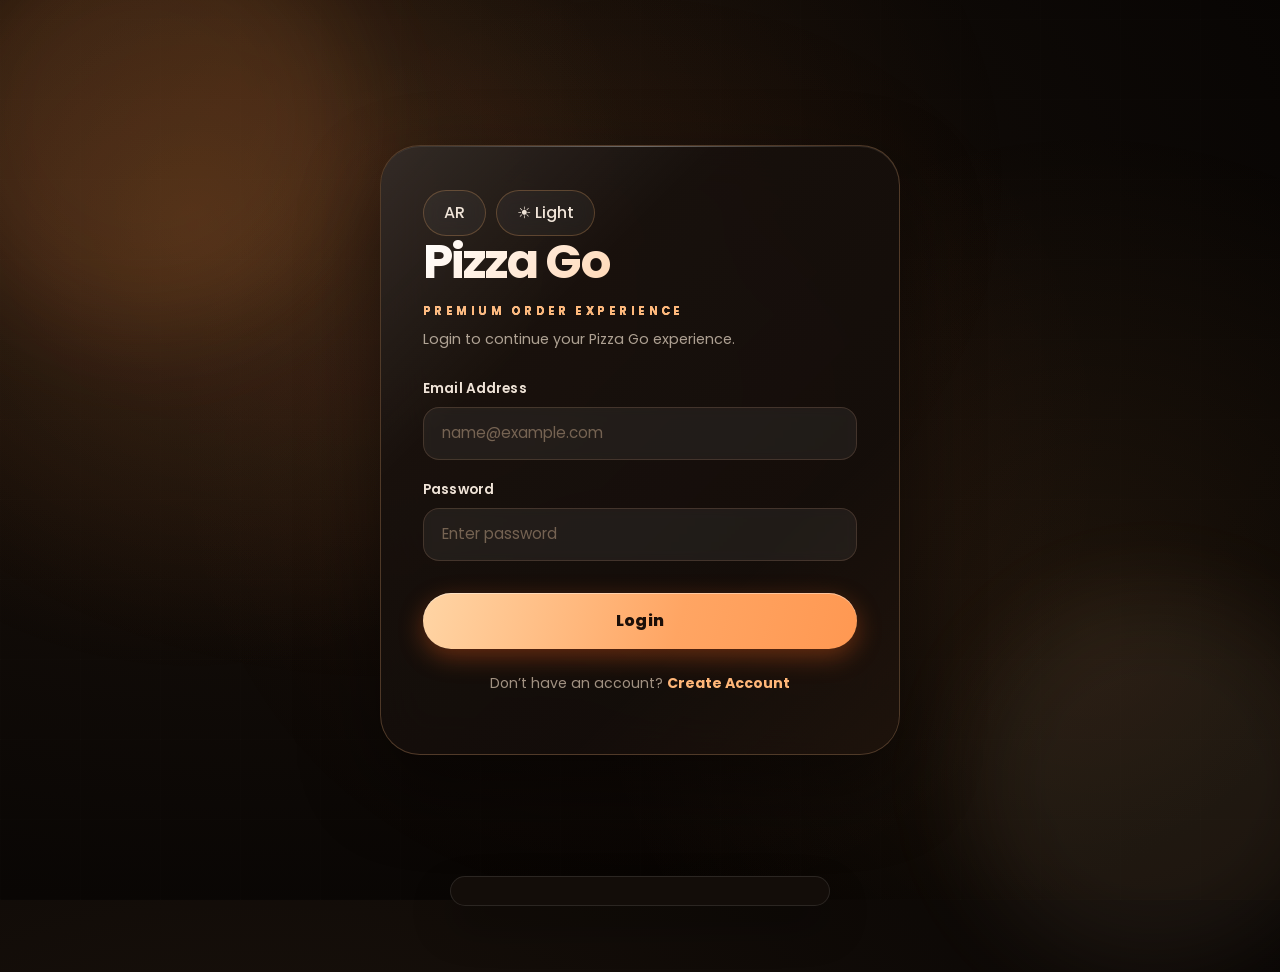
==== pages/order.html @ b51ce788 "Initial commit" ====
<!DOCTYPE html>
<html lang="en">
<head>
  <meta charset="UTF-8" />
  <meta name="viewport" content="width=device-width, initial-scale=1.0" />

  <title>Pizza Go - Order</title>

  <link rel="preconnect" href="https://fonts.googleapis.com">
  <link rel="preconnect" href="https://fonts.gstatic.com" crossorigin>

  <link href="https://fonts.googleapis.com/css2?family=Poppins:wght@300;400;500;600;700;800&display=swap" rel="stylesheet">

  <link rel="stylesheet" href="../css/global.css" />
  <link rel="stylesheet" href="../css/order.css" />
</head>

<body>

  <header class="topbar">
    <div class="logo-wrap">
      <img src="../assets/images/icon.png" alt="Pizza Go Logo" class="logo-img">
      <h1 data-i18n="global.brand">Pizza Go</h1>
    </div>

    <div class="topbar-actions">

      <button
        id="langToggle"
        class="ghost-btn"
        type="button"
      >
        AR
      </button>

      <button
        class="ghost-btn theme-toggle"
        type="button"
      >
        ☀️ Light
      </button>

      <span
        class="user-chip"
        id="userChip"
      ></span>

      <button
        class="ghost-btn"
        id="logoutBtn"
        type="button"
        data-i18n="global.logout"
      >
        Logout
      </button>

      <a class="ghost-btn" href="./my-orders.html">
        My Orders
      </a>

    </div>
  </header>

  <main class="order-page">

    <section class="card">

      <div class="section-head">
        <div>
          <p class="eyebrow">Live Preview</p>

          <h2 data-i18n="orderPage.title">
            Craft your signature pizza
          </h2>

          <p class="muted">
            Standard machine pizza with live topping preview.
          </p>
        </div>

        <span class="status-pill" id="backendStatus">
          Connected
        </span>
      </div>

      <div class="pizza-stage">
        <div class="pizza" id="pizzaPreview">
          <div class="pizza-base"></div>

          <div
            class="pizza-toppings-visual"
            id="pizzaToppingsVisual"
          ></div>
        </div>
      </div>

      <div class="legend">

  <span>
    <i class="dot olive-dot"></i>
    Olive
  </span>

  <span>
    <i class="dot pepper-dot"></i>
    Sweet Pepper
  </span>

  <span>
    <i class="dot corn-dot"></i>
    Corn
  </span>

</div>

    </section>

    <section class="card">

      <div class="section-head">
        <div>

          <p class="eyebrow">
            Order Builder
          </p>

          <h2>
            Pizza Details
          </h2>

          <p class="muted">
            Standard pizza size. Choose toppings and optional sauce only.
          </p>

        </div>
      </div>

      <!-- FIXED SIZE -->

      <div class="option-block">

        <div class="option-row">

          <p class="option-title">
            Pizza Size
          </p>

          <div class="fixed-size-badge">
            Standard Size
          </div>

        </div>

      </div>

      <!-- FIXED QUANTITY -->

      <div class="option-block">

        <div class="option-row">

          <p class="option-title">
            Quantity
          </p>

          <div class="fixed-size-badge">
            1 Pizza
          </div>

        </div>

      </div>

      <!-- TOPPINGS -->

      <div class="option-block">

        <div class="option-row">

          <p class="option-title">
            Toppings
          </p>

          <button
            type="button"
            class="ghost-btn small"
            id="reloadToppingsBtn"
          >
            Reload
          </button>

        </div>

        <div
          class="toppings-list"
          id="toppingsList"
        ></div>

      </div>

      <!-- SUMMARY -->

      <div class="summary-box">

        <div class="summary-row">
          <span>Size</span>
          <strong>Standard Size</strong>
        </div>

        <div class="summary-row">
          <span>Base price</span>
          <strong id="basePriceLabel">$4.00</strong>
        </div>

        <div class="summary-row">
          <span>Toppings</span>
          <strong id="toppingsPriceLabel">$0.00</strong>
        </div>

        <div class="summary-row">
          <span>Quantity</span>
          <strong id="quantityLabel">1</strong>
        </div>

        <div class="summary-row total">
          <span>Total</span>
          <strong id="totalPriceLabel">$4.00</strong>
        </div>

      </div>

      <!-- VOICE -->

      <button
        type="button"
        class="ghost-btn voice-btn"
        onclick="startListening()"
      >
        Voice Assistant
      </button>

      <!-- PAYMENT -->

      <button
        type="button"
        class="primary-btn"
        id="continueToPaymentBtn"
      >
        Continue to Payment
      </button>

    </section>

  </main>

  <div class="toast" id="toast"></div>

  <div class="loader hidden" id="loader">

    <div class="loader-card">

      <div class="spinner"></div>

      <p id="loaderText">
        Loading...
      </p>

    </div>

  </div>

  <script src="../js/config.js"></script>
  <script src="../js/common.js"></script>
  <script src="../js/lang.js"></script>
  <script src="../js/order.js"></script>
  <script src="../js/voice.js"></script>
  <script src="../js/theme.js"></script>

</body>
</html>
---- css/global.css ----
/* global.css - Enhanced Professional Version */
:root {
  --bg: #0a0604;
  --bg-2: #16100c;
  --bg-3: #1f1611;
  --surface: rgba(25, 18, 14, 0.85);
  --surface-strong: rgba(35, 25, 20, 0.95);
  --surface-soft: rgba(255, 248, 241, 0.06);
  --card-border: rgba(255, 181, 108, 0.2);
  --card-border-strong: rgba(255, 181, 108, 0.4);
  --text: #fffaf5;
  --text-soft: #f0e4d8;
  --muted: #c5b5a5;
  --primary: #ff8c42;
  --primary-2: #ffb15c;
  --primary-dark: #e57a2a;
  --primary-light: #ffa35c;
  --accent: #ffe6cc;
  --accent-glow: rgba(255, 140, 66, 0.3);
  --success: #4cd964;
  --danger: #ff5e5e;
  --warning: #ffcc00;
  --info: #5ac8fa;
  --shadow-sm: 0 4px 12px rgba(0, 0, 0, 0.2);
  --shadow-md: 0 8px 24px rgba(0, 0, 0, 0.25);
  --shadow-lg: 0 16px 48px rgba(0, 0, 0, 0.3);
  --shadow-xl: 0 32px 80px rgba(0, 0, 0, 0.35);
  --radius-sm: 12px;
  --radius-md: 16px;
  --radius-lg: 24px;
  --radius-xl: 32px;
  --radius-2xl: 40px;
  --max-width: 1280px;
  --transition-fast: 0.15s ease;
  --transition-base: 0.25s ease;
  --transition-slow: 0.4s ease;
}

* {
  box-sizing: border-box;
  margin: 0;
  padding: 0;
}

html {
  scroll-behavior: smooth;
}

html,
body {
  margin: 0;
  padding: 0;
  min-height: 100vh;
}

body {
  font-family: 'Inter', 'Poppins', system-ui, -apple-system, BlinkMacSystemFont, 'Segoe UI', sans-serif;
  color: var(--text);
  background: radial-gradient(ellipse at 20% 30%, #1a120c, #050302 90%);
  position: relative;
  overflow-x: hidden;
  line-height: 1.5;
  font-weight: 400;
  -webkit-font-smoothing: antialiased;
  -moz-osx-font-smoothing: grayscale;
}

/* Animated gradient background */
body::before {
  content: '';
  position: fixed;
  inset: 0;
  background: 
    radial-gradient(circle at 15% 25%, rgba(255, 140, 66, 0.12) 0%, transparent 35%),
    radial-gradient(circle at 85% 70%, rgba(255, 177, 92, 0.08) 0%, transparent 40%),
    radial-gradient(circle at 50% 50%, rgba(255, 100, 50, 0.05) 0%, transparent 60%);
  pointer-events: none;
  z-index: -2;
}

body::after {
  content: '';
  position: fixed;
  inset: 0;
  background-image: 
    repeating-linear-gradient(90deg, rgba(255, 255, 255, 0.02) 0px, rgba(255, 255, 255, 0.02) 1px, transparent 1px, transparent 80px),
    repeating-linear-gradient(0deg, rgba(255, 255, 255, 0.02) 0px, rgba(255, 255, 255, 0.02) 1px, transparent 1px, transparent 80px);
  pointer-events: none;
  z-index: -1;
  opacity: 0.5;
}

/* Smooth scrollbar */
::-webkit-scrollbar {
  width: 8px;
  height: 8px;
}

::-webkit-scrollbar-track {
  background: rgba(20, 12, 8, 0.6);
  border-radius: 10px;
}

::-webkit-scrollbar-thumb {
  background: linear-gradient(135deg, #ffa563, #ff6b2a);
  border-radius: 10px;
}

::-webkit-scrollbar-thumb:hover {
  background: linear-gradient(135deg, #ffb87a, #ff7a3a);
}

/* Selection styling */
::selection {
  background: rgba(255, 140, 66, 0.4);
  color: #fff;
}

::-moz-selection {
  background: rgba(255, 140, 66, 0.4);
  color: #fff;
}

/* Typography enhancements */
h1, h2, h3, h4, h5, h6 {
  font-weight: 700;
  line-height: 1.2;
  letter-spacing: -0.02em;
}

h1 {
  font-size: clamp(2rem, 5vw, 3rem);
}

h2 {
  font-size: clamp(1.5rem, 4vw, 2rem);
}

h3 {
  font-size: clamp(1.25rem, 3vw, 1.5rem);
}

p {
  margin-bottom: 1rem;
}

a {
  color: inherit;
  text-decoration: none;
  transition: color var(--transition-fast);
}

button,
input,
select,
textarea {
  font: inherit;
}

button {
  cursor: pointer;
  transition: all var(--transition-base);
  border: none;
  background: none;
}

button:hover:not(:disabled) {
  transform: translateY(-2px);
}

button:active:not(:disabled) {
  transform: translateY(0);
}

input {
  transition: all var(--transition-base);
}

input:focus {
  outline: none;
}

/* Utility classes */
.hidden {
  display: none !important;
}

.visually-hidden {
  position: absolute;
  width: 1px;
  height: 1px;
  padding: 0;
  margin: -1px;
  overflow: hidden;
  clip: rect(0, 0, 0, 0);
  white-space: nowrap;
  border-width: 0;
}

/* Enhanced Button Styles */
.primary-btn {
  width: 100%;
  border: none;
  padding: 16px 24px;
  color: #1c0f08;
  font-weight: 800;
  letter-spacing: 0.02em;
  border-radius: 100px;
  background: linear-gradient(105deg, #ffd5a5 0%, #ffa563 30%, #ff8c42 70%, #ff6b2a 100%);
  background-size: 200% auto;
  box-shadow: 0 8px 24px rgba(255, 100, 30, 0.35), inset 0 1px 0 rgba(255, 255, 255, 0.4);
  text-decoration: none;
  display: inline-flex;
  align-items: center;
  justify-content: center;
  text-align: center;
  gap: 8px;
  transition: all 0.3s cubic-bezier(0.2, 0.9, 0.4, 1.1);
  position: relative;
  overflow: hidden;
  cursor: pointer;
}

.primary-btn:hover {
  transform: translateY(-3px);
  background-position: 100% 0;
  box-shadow: 0 12px 32px rgba(255, 100, 30, 0.45), inset 0 1px 0 rgba(255, 255, 255, 0.5);
}

.primary-btn:active {
  transform: translateY(0);
}

.secondary-btn {
  width: 100%;
  border: 1px solid rgba(255, 181, 108, 0.4);
  background: linear-gradient(180deg, rgba(255, 255, 255, 0.06), rgba(255, 255, 255, 0.02));
  color: var(--text-soft);
  border-radius: 100px;
  padding: 14px 22px;
  font-weight: 600;
  backdrop-filter: blur(8px);
  transition: all var(--transition-base);
  cursor: pointer;
}

.secondary-btn:hover {
  border-color: rgba(255, 181, 108, 0.7);
  background: rgba(255, 255, 255, 0.1);
  transform: translateY(-2px);
}

.ghost-btn {
  border: 1px solid rgba(255, 181, 108, 0.25);
  background: rgba(255, 255, 255, 0.04);
  color: var(--text-soft);
  border-radius: 100px;
  padding: 10px 20px;
  font-weight: 500;
  backdrop-filter: blur(8px);
  transition: all var(--transition-base);
  cursor: pointer;
}

.ghost-btn:hover {
  border-color: rgba(255, 181, 108, 0.5);
  background: rgba(255, 255, 255, 0.08);
  transform: translateY(-1px);
}

.ghost-btn.small {
  padding: 8px 16px;
  font-size: 0.85rem;
}

/* Card Styles */
.card {
  background: linear-gradient(135deg, rgba(30, 22, 18, 0.85), rgba(20, 14, 10, 0.9));
  border: 1px solid var(--card-border);
  border-radius: var(--radius-2xl);
  box-shadow: var(--shadow-xl);
  backdrop-filter: blur(20px);
  padding: 32px;
  position: relative;
  overflow: hidden;
  transition: all var(--transition-base);
}

.card:hover {
  border-color: rgba(255, 181, 108, 0.35);
  box-shadow: 0 36px 90px rgba(0, 0, 0, 0.4);
}

.card::before {
  content: '';
  position: absolute;
  inset: 0;
  background: linear-gradient(135deg, rgba(255, 255, 255, 0.08) 0%, transparent 40%, transparent 70%, rgba(255, 177, 92, 0.04) 100%);
  pointer-events: none;
  border-radius: inherit;
}

.card::after {
  content: '';
  position: absolute;
  top: 0;
  left: 10%;
  right: 10%;
  height: 1px;
  background: linear-gradient(90deg, transparent, rgba(255, 255, 255, 0.25), transparent);
  pointer-events: none;
}

/* Form Styles */
label {
  display: block;
  margin-top: 20px;
}

label span {
  display: block;
  font-size: 0.85rem;
  font-weight: 600;
  margin-bottom: 8px;
  color: var(--text-soft);
  letter-spacing: 0.01em;
}

input, textarea, select {
  width: 100%;
  border: 1.5px solid rgba(255, 194, 153, 0.15);
  background: rgba(255, 255, 255, 0.06);
  border-radius: 16px;
  padding: 14px 18px;
  outline: none;
  color: var(--text);
  backdrop-filter: blur(4px);
  font-size: 0.95rem;
  transition: all var(--transition-base);
}

input::placeholder, textarea::placeholder {
  color: rgba(200, 170, 140, 0.5);
}

input:hover, textarea:hover, select:hover {
  border-color: rgba(255, 181, 108, 0.35);
  background: rgba(255, 255, 255, 0.08);
}

input:focus, textarea:focus, select:focus {
  border-color: var(--primary);
  background: rgba(255, 255, 255, 0.1);
  box-shadow: 0 0 0 4px rgba(255, 140, 66, 0.15);
}

/* Topbar */
.topbar {
  width: min(var(--max-width), calc(100% - 48px));
  margin: 0 auto;
  padding: 24px 0 16px;
  display: flex;
  justify-content: space-between;
  align-items: center;
  gap: 24px;
  flex-wrap: wrap;
  position: relative;
  z-index: 10;
}

.topbar h1 {
  margin: 0;
  font-size: clamp(1.6rem, 3vw, 2rem);
  letter-spacing: -0.03em;
  display: flex;
  align-items: center;
  gap: 12px;
  background: linear-gradient(135deg, #fff, #ffd5b0);
  -webkit-background-clip: text;
  background-clip: text;
  color: transparent;
}

.topbar-actions {
  display: flex;
  gap: 12px;
  align-items: center;
  flex-wrap: wrap;
}

.user-chip {
  padding: 8px 18px;
  border-radius: 100px;
  background: rgba(255, 255, 255, 0.06);
  border: 1px solid rgba(255, 181, 108, 0.25);
  font-weight: 600;
  backdrop-filter: blur(12px);
  color: var(--text-soft);
  font-size: 0.85rem;
}

/* Section Headers */
.section-head {
  display: flex;
  justify-content: space-between;
  align-items: flex-start;
  gap: 16px;
  margin-bottom: 28px;
  flex-wrap: wrap;
}

.section-head h2 {
  margin: 0;
  font-size: clamp(1.4rem, 3vw, 1.8rem);
  letter-spacing: -0.02em;
}

.eyebrow {
  margin: 0 0 8px;
  color: var(--primary-2);
  text-transform: uppercase;
  letter-spacing: 0.2em;
  font-size: 0.7rem;
  font-weight: 800;
}

/* Status Pill */
.status-pill {
  padding: 8px 16px;
  background: rgba(76, 217, 100, 0.12);
  color: #6bdc7e;
  border-radius: 100px;
  font-size: 0.8rem;
  font-weight: 700;
  border: 1px solid rgba(76, 217, 100, 0.2);
  backdrop-filter: blur(4px);
}

/* Summary Box */
.summary-box {
  margin-top: 24px;
  padding: 24px;
  border-radius: 24px;
  background: linear-gradient(135deg, rgba(255, 255, 255, 0.06), rgba(255, 255, 255, 0.02));
  border: 1px solid rgba(255, 194, 153, 0.12);
}

.summary-row {
  display: flex;
  justify-content: space-between;
  align-items: center;
  gap: 16px;
  padding: 12px 0;
}

.summary-row span {
  color: var(--muted);
  font-size: 0.9rem;
}

.summary-row strong {
  color: var(--text-soft);
  font-weight: 600;
}

.summary-row.total {
  margin-top: 12px;
  padding-top: 16px;
  border-top: 1px dashed rgba(255, 177, 92, 0.25);
  font-size: 1.1rem;
}

.summary-row.total span,
.summary-row.total strong {
  color: var(--text);
  font-weight: 800;
}

/* Toast Notifications */
.toast {
  position: fixed;
  left: 50%;
  bottom: 30px;
  transform: translateX(-50%) translateY(120%);
  min-width: min(90vw, 380px);
  max-width: 560px;
  padding: 14px 22px;
  border-radius: 60px;
  background: rgba(20, 14, 10, 0.98);
  color: white;
  font-weight: 600;
  box-shadow: 0 20px 40px rgba(0, 0, 0, 0.3);
  transition: transform 0.35s cubic-bezier(0.2, 0.9, 0.4, 1.1);
  z-index: 1000;
  border: 1px solid rgba(255, 255, 255, 0.1);
  backdrop-filter: blur(20px);
  text-align: center;
  font-size: 0.9rem;
}

.toast.show {
  transform: translateX(-50%) translateY(0);
}

.toast.success {
  background: linear-gradient(135deg, rgba(40, 110, 70, 0.98), rgba(30, 90, 55, 0.98));
  border-color: rgba(76, 217, 100, 0.3);
}

.toast.error {
  background: linear-gradient(135deg, rgba(140, 40, 40, 0.98), rgba(100, 30, 30, 0.98));
  border-color: rgba(255, 94, 94, 0.3);
}

/* Loader */
.loader {
  position: fixed;
  inset: 0;
  background: rgba(8, 6, 5, 0.7);
  display: grid;
  place-items: center;
  z-index: 1001;
  backdrop-filter: blur(12px);
  animation: fadeIn 0.2s ease;
}

@keyframes fadeIn {
  from { opacity: 0; }
  to { opacity: 1; }
}

.loader-card {
  width: min(90vw, 340px);
  background: linear-gradient(135deg, rgba(30, 22, 18, 0.96), rgba(20, 14, 10, 0.96));
  border-radius: 32px;
  padding: 40px 32px;
  text-align: center;
  box-shadow: var(--shadow-xl);
  border: 1px solid rgba(255, 181, 108, 0.2);
  backdrop-filter: blur(4px);
}

.spinner {
  width: 52px;
  height: 52px;
  border-radius: 50%;
  border: 3px solid rgba(255, 255, 255, 0.1);
  border-top-color: var(--primary-2);
  border-right-color: var(--primary);
  margin: 0 auto 20px;
  animation: spin 0.8s linear infinite;
}

@keyframes spin {
  to { transform: rotate(360deg); }
}

.muted {
  color: var(--muted);
  line-height: 1.6;
  font-size: 0.9rem;
}

/* Responsive */
@media (max-width: 900px) {
  .topbar {
    width: min(100% - 32px, var(--max-width));
    padding-top: 20px;
    flex-direction: column;
    align-items: flex-start;
  }

  .card {
    padding: 24px;
    border-radius: 28px;
  }
}

@media (max-width: 640px) {
  .topbar {
    width: calc(100% - 24px);
  }

  .card {
    padding: 20px;
    border-radius: 24px;
  }
}

/* global.css - Fixed Light Theme Section (replace the existing light theme) */

:root[data-theme="light"] {
  --bg: #eabf8e;
  --bg-2: #b2895b;
  --bg-3: #5b3f26;
  --surface: rgba(127, 94, 61, 0.92);
  --surface-strong: rgba(246, 132, 132, 0.96);
  --surface-soft: rgba(255, 140, 66, 0.05);
  --card-border: rgba(180, 100, 50, 0.15);
  --card-border-strong: rgba(180, 100, 50, 0.3);
  --text: #2a1f18;
  --text-soft: #5a4a3a;
  --muted: #9a8a7a;
  --primary: #e57a2a;
  --primary-2: #f09a4a;
  --primary-dark: #c96820;
  --primary-light: #f37202;
  --accent: #cf7119;
  --accent-glow: rgba(229, 122, 42, 0.15);
  --success: #3aa86a;
  --danger: #d94a4a;
  --shadow-sm: 0 2px 8px rgba(90, 50, 25, 0.06);
  --shadow-md: 0 4px 16px rgba(90, 50, 25, 0.08);
  --shadow-lg: 0 8px 32px rgba(90, 50, 25, 0.1);
  --shadow-xl: 0 16px 48px rgba(90, 50, 25, 0.12);
}

:root[data-theme="light"] body {
  background: linear-gradient(135deg, #fef9f2 0%, #f7efe6 50%, #f2e8df 100%);
}

:root[data-theme="light"] body::before {
  background: 
    radial-gradient(circle at 20% 30%, rgba(229, 122, 42, 0.08) 0%, transparent 50%),
    radial-gradient(circle at 80% 70%, rgba(240, 154, 74, 0.06) 0%, transparent 50%);
  opacity: 1;
}

:root[data-theme="light"] .card {
  background: linear-gradient(135deg, rgba(255, 255, 255, 0.92), rgba(250, 245, 240, 0.88));
  border: 1px solid rgba(180, 100, 50, 0.12);
  backdrop-filter: blur(12px);
}

:root[data-theme="light"] .card::before {
  background: linear-gradient(135deg, rgba(255, 255, 255, 0.4), transparent 50%);
}

:root[data-theme="light"] .ghost-btn,
:root[data-theme="light"] .user-chip {
  background: rgba(255, 255, 255, 0.75);
  border-color: rgba(180, 100, 50, 0.2);
  color: var(--text-soft);
}

:root[data-theme="light"] .ghost-btn:hover {
  background: rgba(255, 255, 255, 0.9);
  border-color: rgba(229, 122, 42, 0.4);
}

:root[data-theme="light"] input,
:root[data-theme="light"] textarea,
:root[data-theme="light"] select {
  background: rgba(255, 255, 255, 0.85);
  border-color: rgba(180, 100, 50, 0.15);
  color: var(--text);
}

:root[data-theme="light"] input:focus,
:root[data-theme="light"] textarea:focus,
:root[data-theme="light"] select:focus {
  border-color: var(--primary);
  box-shadow: 0 0 0 3px rgba(229, 122, 42, 0.12);
}

:root[data-theme="light"] input::placeholder {
  color: #c0b0a0;
}

:root[data-theme="light"] .primary-btn {
  background: linear-gradient(105deg, #f09a4a, #e57a2a, #d96a1a);
  box-shadow: 0 6px 18px rgba(229, 122, 42, 0.25);
  color: #fff;
}

:root[data-theme="light"] .primary-btn:hover {
  box-shadow: 0 10px 24px rgba(229, 122, 42, 0.35);
}

:root[data-theme="light"] .secondary-btn {
  border-color: rgba(180, 100, 50, 0.3);
  background: rgba(255, 255, 255, 0.6);
}

:root[data-theme="light"] .stat-box,
:root[data-theme="light"] .topping-item {
  background: rgba(255, 255, 255, 0.5);
  border-color: rgba(180, 100, 50, 0.1);
}

:root[data-theme="light"] .topping-item.active {
  background: linear-gradient(135deg, rgba(229, 122, 42, 0.08), rgba(255, 255, 255, 0.6));
  border-color: rgba(229, 122, 42, 0.35);
}

:root[data-theme="light"] .summary-box {
  background: rgba(255, 255, 255, 0.5);
  border-color: rgba(180, 100, 50, 0.1);
}

:root[data-theme="light"] .toast {
  background: rgba(50, 40, 35, 0.95);
  color: #f5ede4;
}

:root[data-theme="light"] .toast.success {
  background: linear-gradient(135deg, rgba(58, 168, 106, 0.95), rgba(40, 130, 80, 0.95));
}

:root[data-theme="light"] .toast.error {
  background: linear-gradient(135deg, rgba(217, 74, 74, 0.95), rgba(180, 50, 50, 0.95));
}

:root[data-theme="light"] .level-card,
:root[data-theme="light"] .game-card {
  background: rgba(250, 245, 240, 0.9);
  border-color: rgba(180, 100, 50, 0.15);
}

:root[data-theme="light"] .game-area {
  background: rgba(240, 235, 228, 0.3);
  border-color: rgba(180, 100, 50, 0.12);
}

:root[data-theme="light"] .end-overlay {
  background: rgba(250, 245, 240, 0.95);
}

:root[data-theme="light"] .end-title {
  background: linear-gradient(135deg, #e57a2a, #c96820);
  -webkit-background-clip: text;
  background-clip: text;
  color: transparent;
}

:root[data-theme="light"] .end-score-display {
  color: #e57a2a;
}

:root[data-theme="light"] .bank-card-front,
:root[data-theme="light"] .bank-card-back {
  background: linear-gradient(135deg, #e8e0d8 0%, #d8d0c8 55%, #c8c0b8 100%);
}

:root[data-theme="light"] .card-holder-name,
:root[data-theme="light"] .stripe-number {
  color: #2a1f18;
}

:root[data-theme="light"] .card-label {
  color: rgba(42, 31, 24, 0.6);
}

:root[data-theme="light"] .card-brand {
  color: #2a1f18;
}

:root[data-theme="light"] .step {
  background: rgba(255, 255, 255, 0.6);
  border-color: rgba(180, 100, 50, 0.12);
}

:root[data-theme="light"] .step.active {
  border-color: #e57a2a;
  background: rgba(229, 122, 42, 0.08);
}

:root[data-theme="light"] .step.done {
  background: rgba(58, 168, 106, 0.12);
}

:root[data-theme="light"] .time-bar-wrap {
  background: rgba(180, 100, 50, 0.12);
}

:root[data-theme="light"] .time-bar {
  background: linear-gradient(90deg, #e57a2a, #f09a4a);
}

:root[data-theme="light"] .hint-chip {
  background: rgba(229, 122, 42, 0.08);
  border-color: rgba(229, 122, 42, 0.2);
  color: #e57a2a;
}

:root[data-theme="light"] .status-btn {
  background: linear-gradient(135deg, #f09a4a, #e57a2a);
  color: white;
}

:root[data-theme="light"] .status-btn:disabled {
  opacity: 0.4;
}

/* Fix for text contrast in light mode */
:root[data-theme="light"] h1,
:root[data-theme="light"] h2,
:root[data-theme="light"] h3,
:root[data-theme="light"] h4 {
  color: #2a1f18;
}

:root[data-theme="light"] .muted {
  color: #9a8a7a;
}

:root[data-theme="light"] .eyebrow {
  color: #e57a2a;
}

:root[data-theme="light"] .stat-value {
  color: #e57a2a;
}

:root[data-theme="light"] .stat-label {
  color: #9a8a7a;
}

:root[data-theme="light"] .combo-display {
  color: #e57a2a;
}

:root[data-theme="light"] .new-best {
  color: #e57a2a;
}

:root[data-theme="light"] .badge-text {
  background: linear-gradient(135deg, #e57a2a, #c96820);
  -webkit-background-clip: text;
  background-clip: text;
  color: transparent;
}
---- css/order.css ----
/* order.css - Enhanced Professional Version */
.order-page {
  width: min(1280px, calc(100% - 48px));
  margin: 28px auto 48px;
  display: grid;
  grid-template-columns: minmax(0, 1.1fr) minmax(380px, 450px);
  gap: 28px;
}

/* Pizza Stage */
.pizza-stage {
  min-height: 480px;
  display: grid;
  place-items: center;
  padding: 28px;
  border-radius: 36px;
  background: radial-gradient(ellipse at 40% 45%, rgba(255, 177, 92, 0.12), transparent 55%);
  border: 1px solid rgba(255, 255, 255, 0.06);
  transition: all 0.3s ease;
}

.pizza-stage:hover {
  border-color: rgba(255, 177, 92, 0.2);
  box-shadow: 0 0 40px rgba(255, 140, 66, 0.08);
}

/* Pizza Visual */
.pizza {
  width: min(460px, 80vw);
  aspect-ratio: 1;
  position: relative;
  filter: drop-shadow(0 30px 50px rgba(0, 0, 0, 0.4));
  transition: transform 0.4s cubic-bezier(0.2, 0.9, 0.4, 1.1);
}

.pizza:hover {
  transform: scale(1.02);
}

.pizza::before {
  content: '';
  position: absolute;
  inset: -24px;
  border-radius: 50%;
  background: radial-gradient(circle, rgba(255, 177, 92, 0.25), transparent 65%);
  z-index: -1;
  opacity: 0.6;
  transition: opacity 0.3s ease;
}

.pizza:hover::before {
  opacity: 0.9;
}

.pizza-base {
  position: absolute;
  inset: 0;
  border-radius: 50%;
  background: url("../assets/toppings/pizza.png") center/cover no-repeat;
}

.pizza-toppings-visual {
  position: absolute;
  inset: 0;
  border-radius: 50%;
  z-index: 5;
  pointer-events: none;
}

.pizza-topping-img {
  position: absolute;
  object-fit: contain;
  transform: translate(-50%, -50%);
  filter: drop-shadow(0 5px 10px rgba(0, 0, 0, 0.25));
  user-select: none;
  pointer-events: none;
  animation: toppingPop 0.3s cubic-bezier(0.2, 0.9, 0.4, 1.1);
  transition: transform 0.2s ease;
}

.pizza-topping-img:hover {
  transform: translate(-50%, -50%) scale(1.08) rotate(5deg);
}

@keyframes toppingPop {
  from {
    opacity: 0;
    transform: translate(-50%, -50%) scale(0.6);
  }
  to {
    opacity: 1;
    transform: translate(-50%, -50%) scale(1);
  }
}

.pizza-topping-img.small { width: 32px; height: 32px; }
.pizza-topping-img.medium { width: 42px; height: 42px; }
.pizza-topping-img.large { width: 56px; height: 56px; }

/* Legend */
.legend {
  display: flex;
  gap: 16px;
  flex-wrap: wrap;
  justify-content: center;
  margin-top: 24px;
}

.legend span {
  display: inline-flex;
  align-items: center;
  gap: 8px;
  padding: 8px 16px;
  border-radius: 100px;
  background: rgba(255, 255, 255, 0.04);
  border: 1px solid rgba(255, 255, 255, 0.06);
  font-size: 0.8rem;
  font-weight: 500;
  transition: all 0.2s ease;
}

.legend span:hover {
  background: rgba(255, 255, 255, 0.07);
  border-color: rgba(255, 177, 92, 0.3);
  transform: translateY(-1px);
}

.dot {
  width: 10px;
  height: 10px;
  border-radius: 50%;
  display: inline-block;
}

.olive-dot {
  background: #7CB342;
  box-shadow: 0 0 4px #7CB342;
}

.pepper-dot {
  background: #E53935;
  box-shadow: 0 0 4px #E53935;
}

.corn-dot {
  background: #FFD54F;
  box-shadow: 0 0 4px #FFD54F;
}

/* Option Blocks */
.option-block + .option-block {
  margin-top: 28px;
}

.option-title {
  margin: 0;
  font-weight: 700;
  color: var(--text);
  font-size: 1rem;
}

.option-row {
  display: flex;
  justify-content: space-between;
  align-items: center;
  gap: 16px;
  margin-bottom: 12px;
}

.fixed-size-badge {
  display: inline-flex;
  align-items: center;
  justify-content: center;
  padding: 10px 20px;
  border-radius: 40px;
  background: linear-gradient(135deg, rgba(255, 211, 157, 0.2), rgba(255, 140, 66, 0.2));
  color: var(--accent);
  border: 1px solid rgba(255, 189, 145, 0.35);
  font-weight: 600;
  font-size: 0.85rem;
  backdrop-filter: blur(4px);
}

/* Toppings List */
.toppings-list {
  display: grid;
  gap: 12px;
  margin-top: 8px;
}

.topping-item {
  display: grid;
  grid-template-columns: 64px 1fr auto;
  align-items: center;
  gap: 16px;
  border: 1px solid rgba(255, 189, 145, 0.12);
  border-radius: 24px;
  background: rgba(255, 255, 255, 0.03);
  padding: 12px 18px;
  transition: all 0.3s cubic-bezier(0.2, 0.9, 0.4, 1.1);
  cursor: pointer;
}

.topping-item:hover {
  border-color: rgba(255, 177, 92, 0.3);
  background: rgba(255, 255, 255, 0.05);
  transform: translateX(4px);
}

.topping-item.active {
  border-color: rgba(255, 177, 92, 0.5);
  background: linear-gradient(135deg, rgba(255, 177, 92, 0.12), rgba(255, 255, 255, 0.04));
  box-shadow: 0 8px 20px rgba(0, 0, 0, 0.15);
}

.topping-thumb {
  width: 64px;
  height: 64px;
  border-radius: 20px;
  border: 1px solid rgba(255, 255, 255, 0.08);
  background: linear-gradient(135deg, rgba(255, 255, 255, 0.08), rgba(255, 255, 255, 0.02));
  display: grid;
  place-items: center;
  transition: all 0.3s ease;
}

.topping-item.active .topping-thumb {
  background: linear-gradient(135deg, rgba(255, 177, 92, 0.2), rgba(255, 140, 66, 0.1));
  border-color: rgba(255, 177, 92, 0.4);
}

.topping-thumb img {
  width: 38px;
  height: 38px;
  object-fit: contain;
  transition: transform 0.25s ease;
}

.topping-item.active .topping-thumb img {
  transform: scale(1.15);
}

.topping-meta h4 {
  margin: 0;
  color: var(--text);
  font-size: 0.95rem;
}

.topping-meta p {
  margin: 6px 0 0;
  color: var(--muted);
  font-size: 0.8rem;
}

/* Switch Toggle */
.switch {
  width: 56px;
  height: 32px;
  border-radius: 100px;
  border: none;
  background: rgba(255, 255, 255, 0.12);
  position: relative;
  cursor: pointer;
  transition: background 0.25s ease;
}

.switch::after {
  content: '';
  width: 26px;
  height: 26px;
  border-radius: 50%;
  background: #fff;
  position: absolute;
  top: 3px;
  left: 3px;
  transition: transform 0.25s cubic-bezier(0.2, 0.9, 0.4, 1.1);
  box-shadow: 0 2px 6px rgba(0, 0, 0, 0.2);
}

.switch.active {
  background: linear-gradient(135deg, #ffd39d, #ff8c42);
}

.switch.active::after {
  transform: translateX(24px);
}

/* Voice Button */
.voice-btn {
  width: 100%;
  margin-top: 20px;
  transition: all 0.3s ease;
  position: relative;
  overflow: hidden;
}

.voice-btn.active-call {
  background: linear-gradient(135deg, #e53935, #c62828);
  border-color: #e53935;
  color: white;
  animation: pulseCall 1.5s infinite;
}

@keyframes pulseCall {
  0%, 100% { box-shadow: 0 0 0 0 rgba(229, 57, 53, 0.4); }
  50% { box-shadow: 0 0 0 8px rgba(229, 57, 53, 0); }
}

/* Logo Wrap */
.logo-wrap {
  display: flex;
  align-items: center;
  gap: 14px;
}

.logo-img {
  width: 54px;
  height: 54px;
  border-radius: 14px;
  filter: drop-shadow(0 4px 12px rgba(255, 140, 66, 0.5));
  transition: all 0.3s cubic-bezier(0.2, 0.9, 0.4, 1.1);
}

.logo-img:hover {
  transform: scale(1.08) rotate(-3deg);
  filter: drop-shadow(0 6px 18px rgba(255, 140, 66, 0.7));
}

/* Responsive */
@media (max-width: 1000px) {
  .order-page {
    grid-template-columns: 1fr;
    gap: 24px;
  }

  .pizza-stage {
    min-height: 380px;
    padding: 20px;
  }
}

@media (max-width: 640px) {
  .order-page {
    width: calc(100% - 24px);
    margin: 20px auto 32px;
  }

  .pizza-stage {
    min-height: 320px;
    padding: 16px;
    border-radius: 28px;
  }

  .topping-item {
    grid-template-columns: 52px 1fr auto;
    gap: 12px;
    padding: 10px 14px;
    border-radius: 20px;
  }

  .topping-thumb {
    width: 52px;
    height: 52px;
    border-radius: 16px;
  }

  .topping-thumb img {
    width: 32px;
    height: 32px;
  }

  .pizza-topping-img.small { width: 26px; height: 26px; }
  .pizza-topping-img.medium { width: 34px; height: 34px; }
  .pizza-topping-img.large { width: 44px; height: 44px; }

  .logo-img {
    width: 44px;
    height: 44px;
  }
}
.pizza-sauce-layer {
  position: absolute;
  top: 10%;
  left: 3.5%;
  width: 86%;
  height: 89%;
  object-fit: contain;
  z-index: 1;
  pointer-events: none;
}

.pizza-topping-img {
  z-index: 3;
}
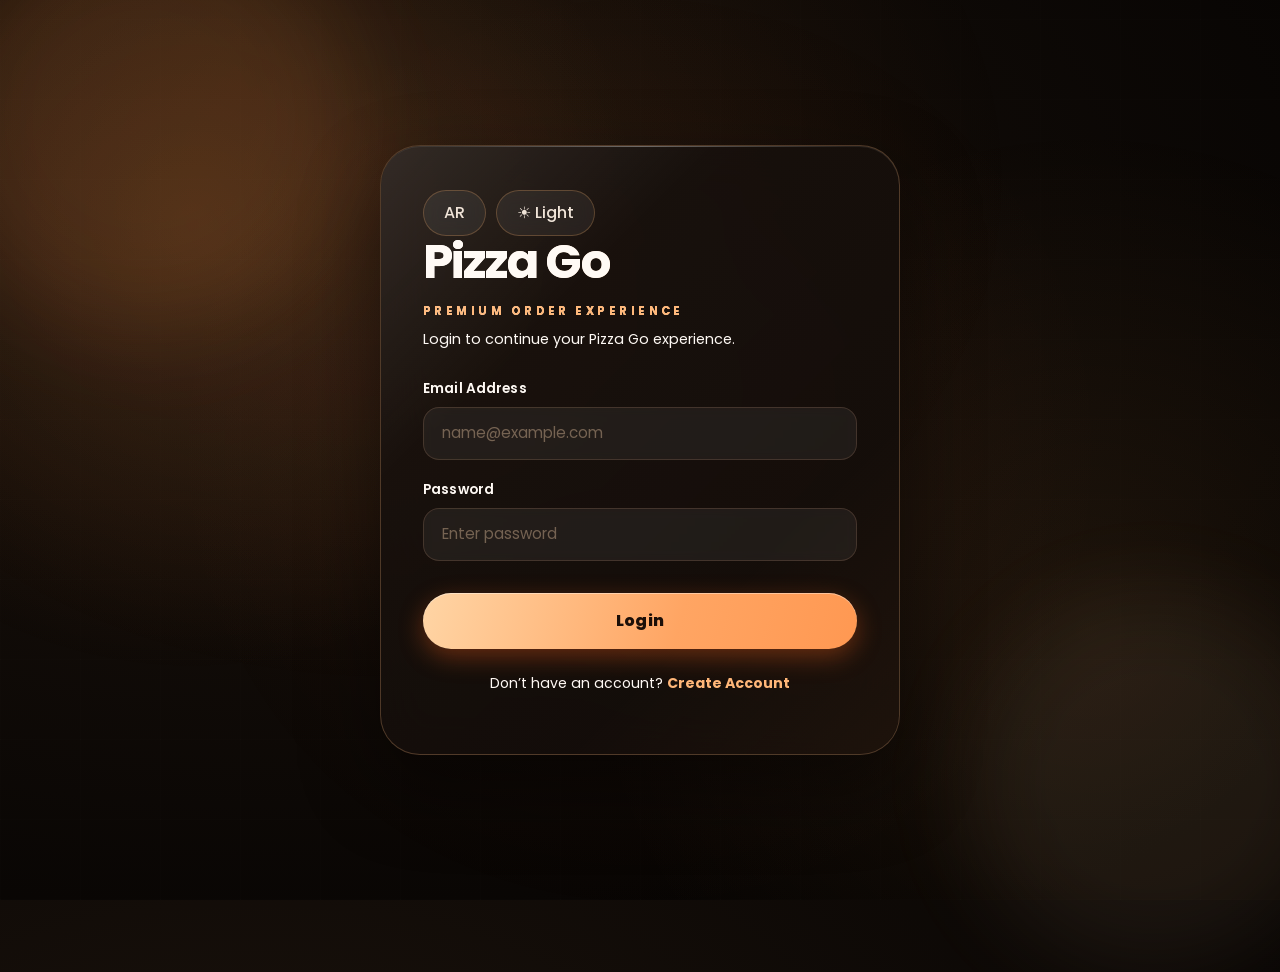
==== commit 15dd3497: "Fix dark mode mobile csءءءءs" ====
--- a/pages/order.html
+++ b/pages/order.html
@@ -274,7 +274,6 @@
   <script src="../js/lang.js"></script>
   <script src="../js/order.js"></script>
   <script src="../js/voice.js"></script>
-  <script src="../js/theme.js"></script>
-
+<script src="../js/theme.js"></script>
 </body>
 </html>
--- a/css/global.css
+++ b/css/global.css
@@ -496,10 +496,18 @@
   backdrop-filter: blur(20px);
   text-align: center;
   font-size: 0.9rem;
+
+  opacity: 0;
+  visibility: hidden;
+  pointer-events: none;
 }
 
 .toast.show {
   transform: translateX(-50%) translateY(0);
+
+  opacity: 1;
+  visibility: visible;
+  pointer-events: auto;
 }
 
 .toast.success {
@@ -829,4 +837,70 @@
   -webkit-background-clip: text;
   background-clip: text;
   color: transparent;
-}+}/* FORCE DARK MODE FIX FOR MOBILE */
+:root[data-theme="dark"] {
+  --bg: #0a0604;
+  --bg-2: #16100c;
+  --bg-3: #1f1611;
+  --surface: rgba(25, 18, 14, 0.95);
+  --surface-strong: rgba(35, 25, 20, 0.98);
+  --surface-soft: rgba(255, 248, 241, 0.06);
+  --card-border: rgba(255, 181, 108, 0.2);
+  --text: #fffaf5;
+  --text-soft: #f0e4d8;
+  --muted: #c5b5a5;
+  --primary: #ff8c42;
+  --primary-2: #ffb15c;
+}
+
+:root[data-theme="dark"] body {
+  background: radial-gradient(ellipse at 20% 30%, #1a120c, #050302 90%) !important;
+  color: var(--text) !important;
+}
+
+:root[data-theme="dark"] .card,
+:root[data-theme="dark"] .orders-card,
+:root[data-theme="dark"] .order-item,
+:root[data-theme="dark"] .summary-box {
+  background: linear-gradient(135deg, rgba(30, 22, 18, 0.92), rgba(20, 14, 10, 0.96)) !important;
+  color: var(--text) !important;
+  border-color: rgba(255, 181, 108, 0.2) !important;
+}
+
+:root[data-theme="dark"] .ghost-btn,
+:root[data-theme="dark"] .user-chip {
+  background: rgba(255, 255, 255, 0.06) !important;
+  color: var(--text-soft) !important;
+  border-color: rgba(255, 181, 108, 0.25) !important;
+}
+
+:root[data-theme="dark"] h1,
+:root[data-theme="dark"] h2,
+:root[data-theme="dark"] h3,
+:root[data-theme="dark"] h4,
+:root[data-theme="dark"] p,
+:root[data-theme="dark"] span,
+:root[data-theme="dark"] strong {
+  color: inherit;
+}
+
+:root[data-theme="dark"] .topbar h1 {
+  background: linear-gradient(135deg, #fff, #ffd5b0);
+  -webkit-background-clip: text;
+  background-clip: text;
+  color: transparent !important;
+}
+
+@media (max-width: 700px) {
+  :root[data-theme="dark"] body {
+    background: #0a0604 !important;
+  }
+
+  :root[data-theme="dark"] .card,
+  :root[data-theme="dark"] .orders-card,
+  :root[data-theme="dark"] .order-item {
+    background: rgba(20, 14, 10, 0.96) !important;
+  }
+}
+
+
